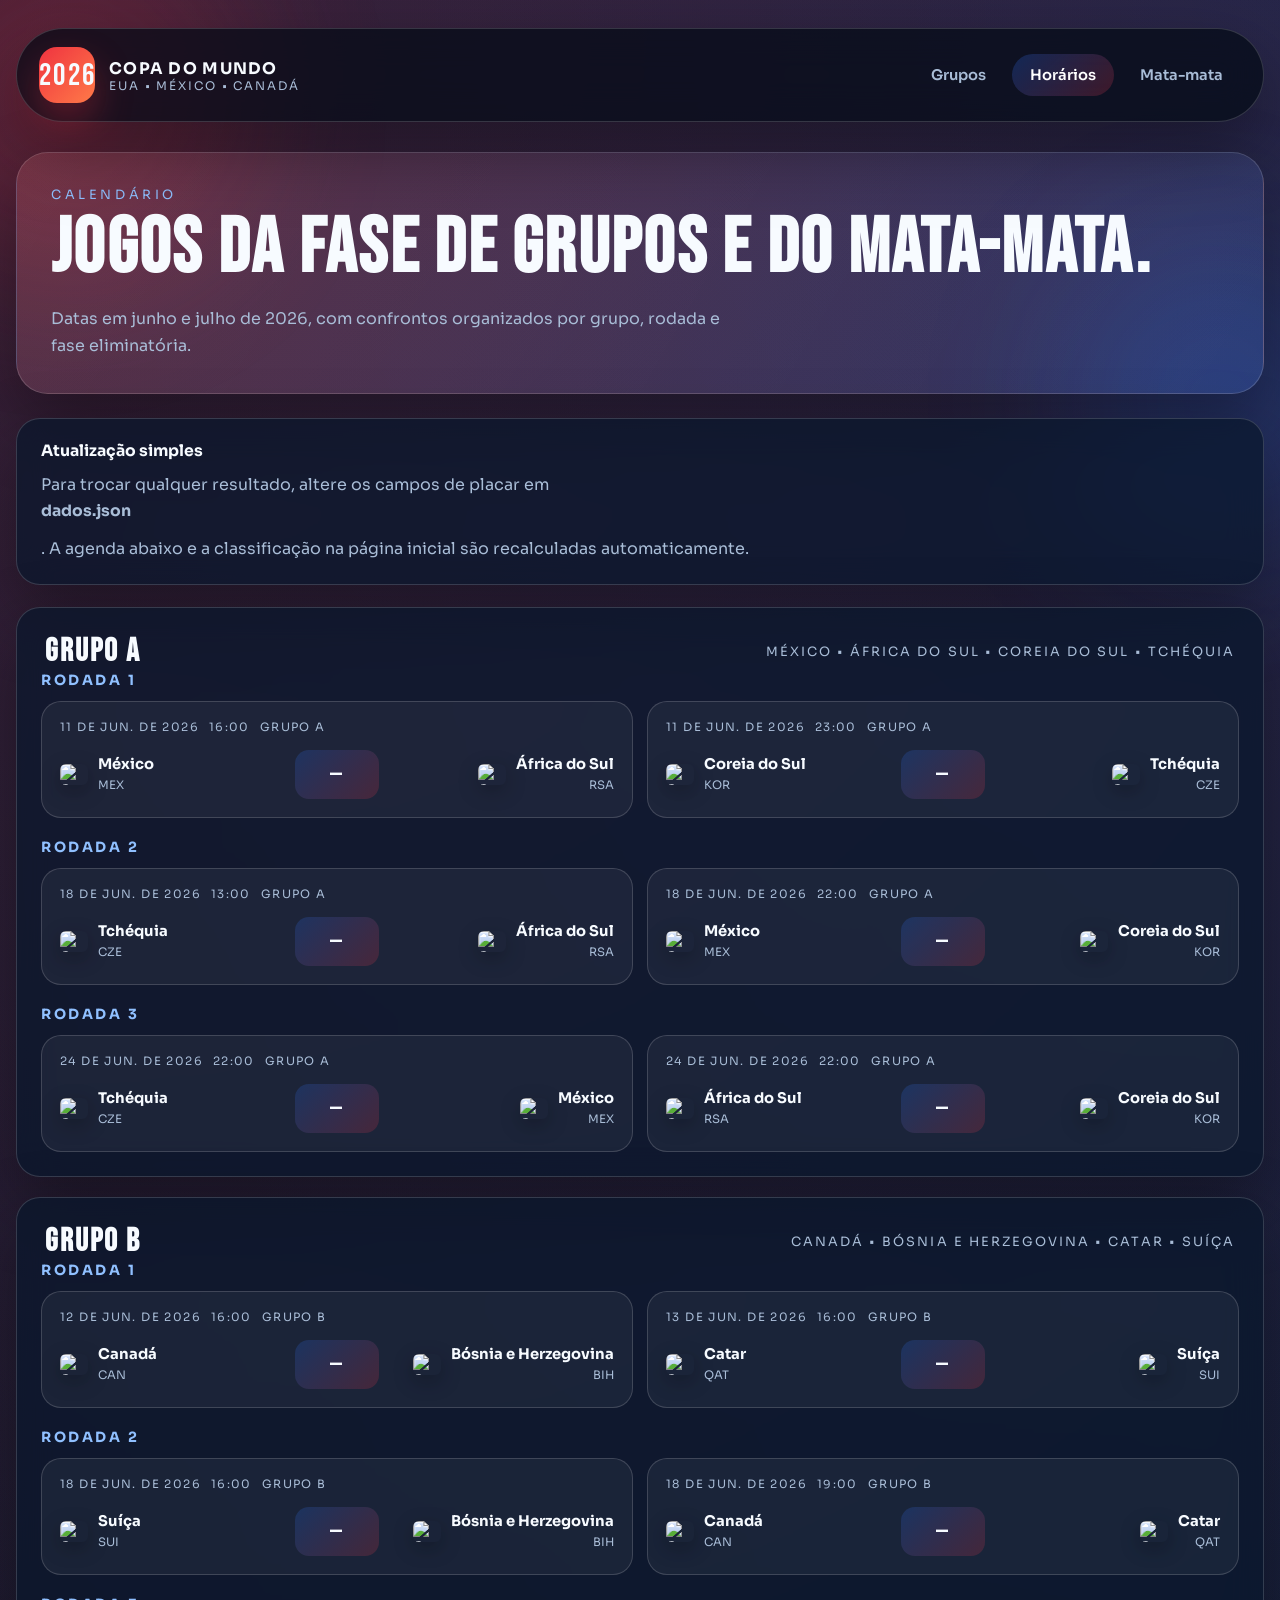
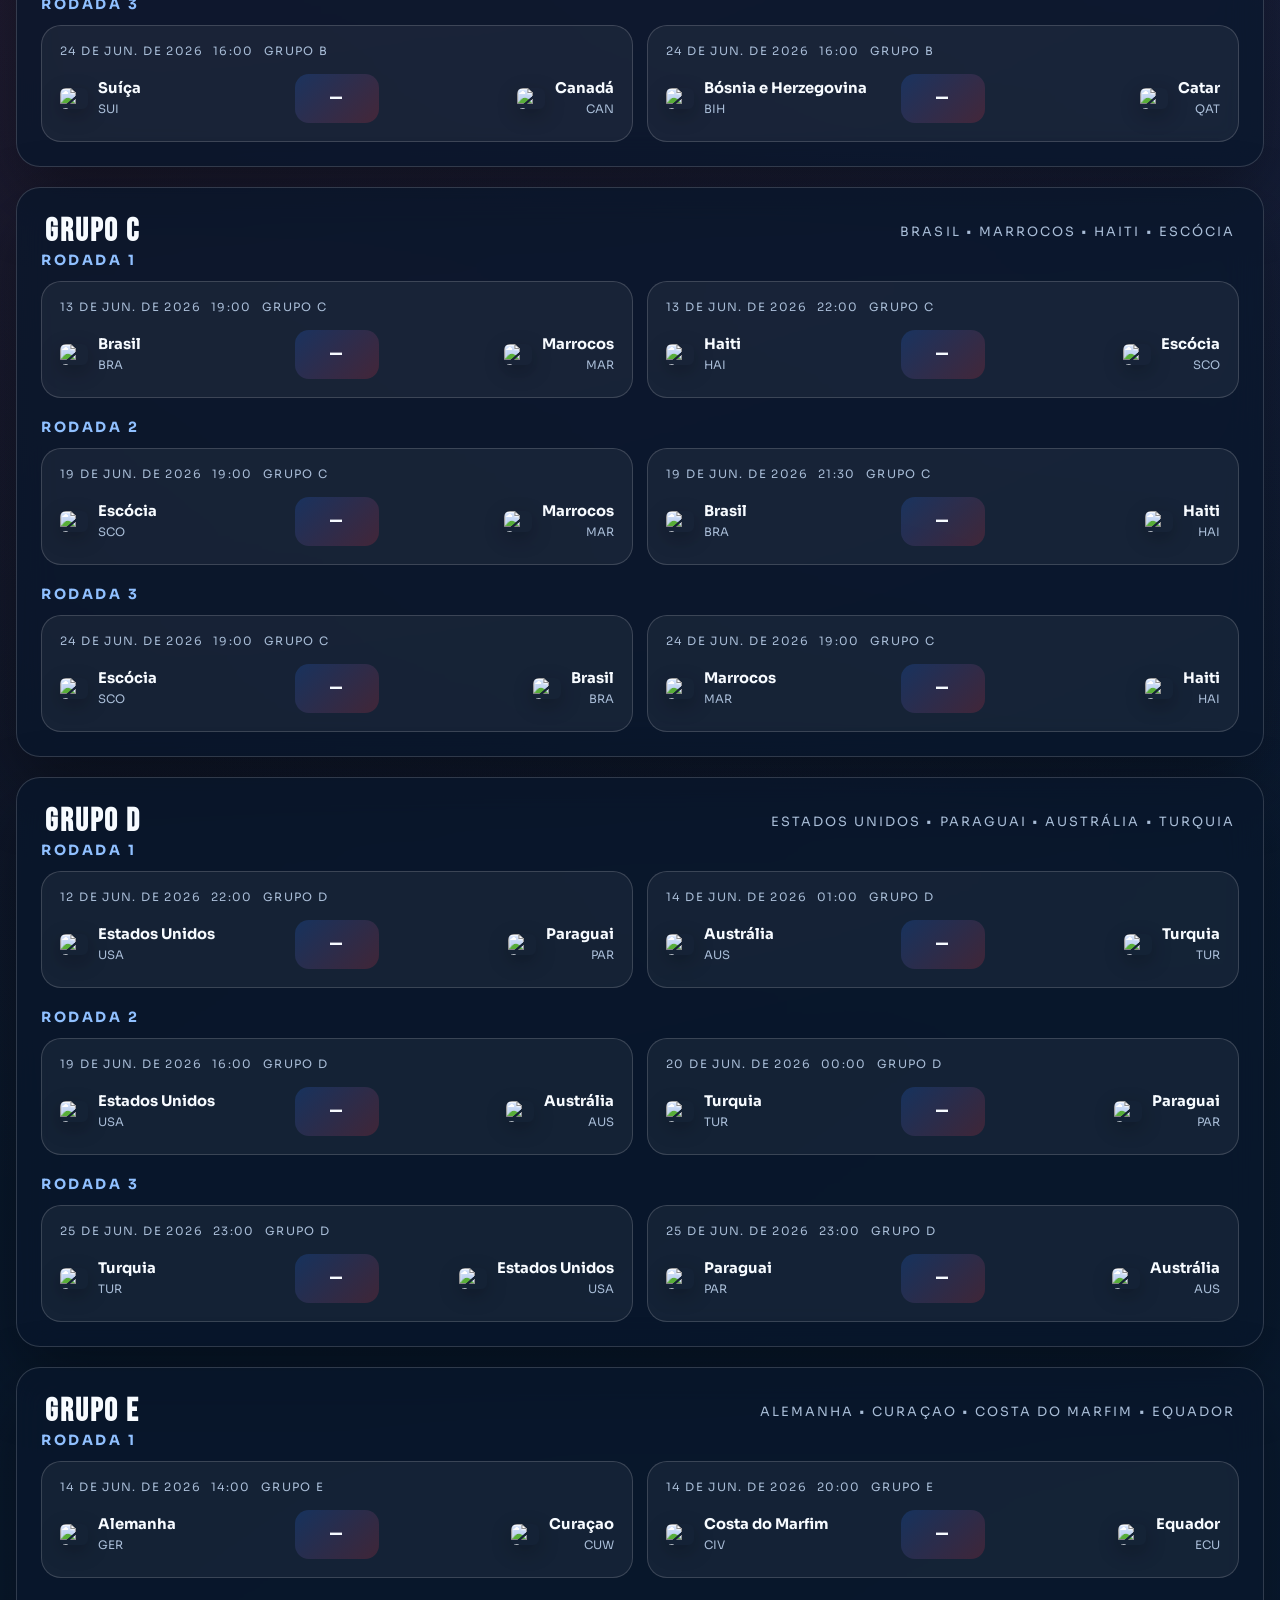
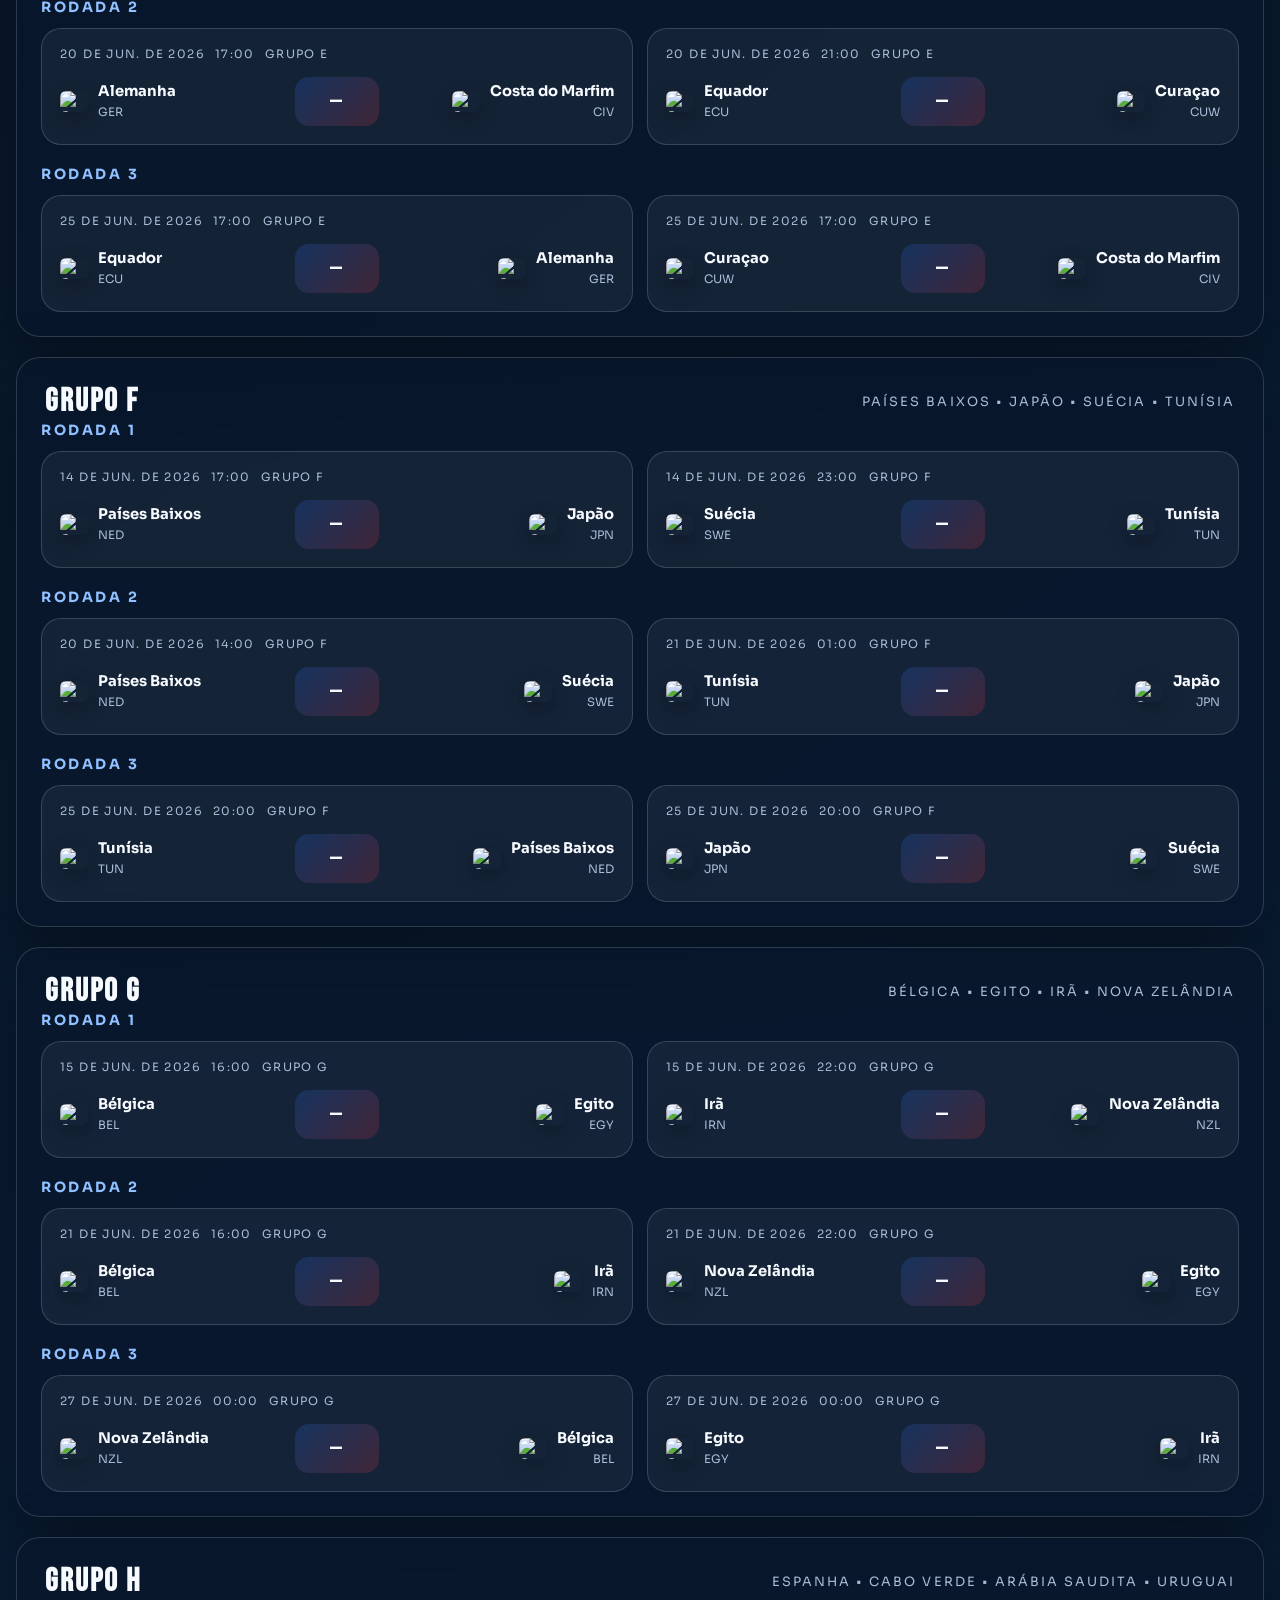
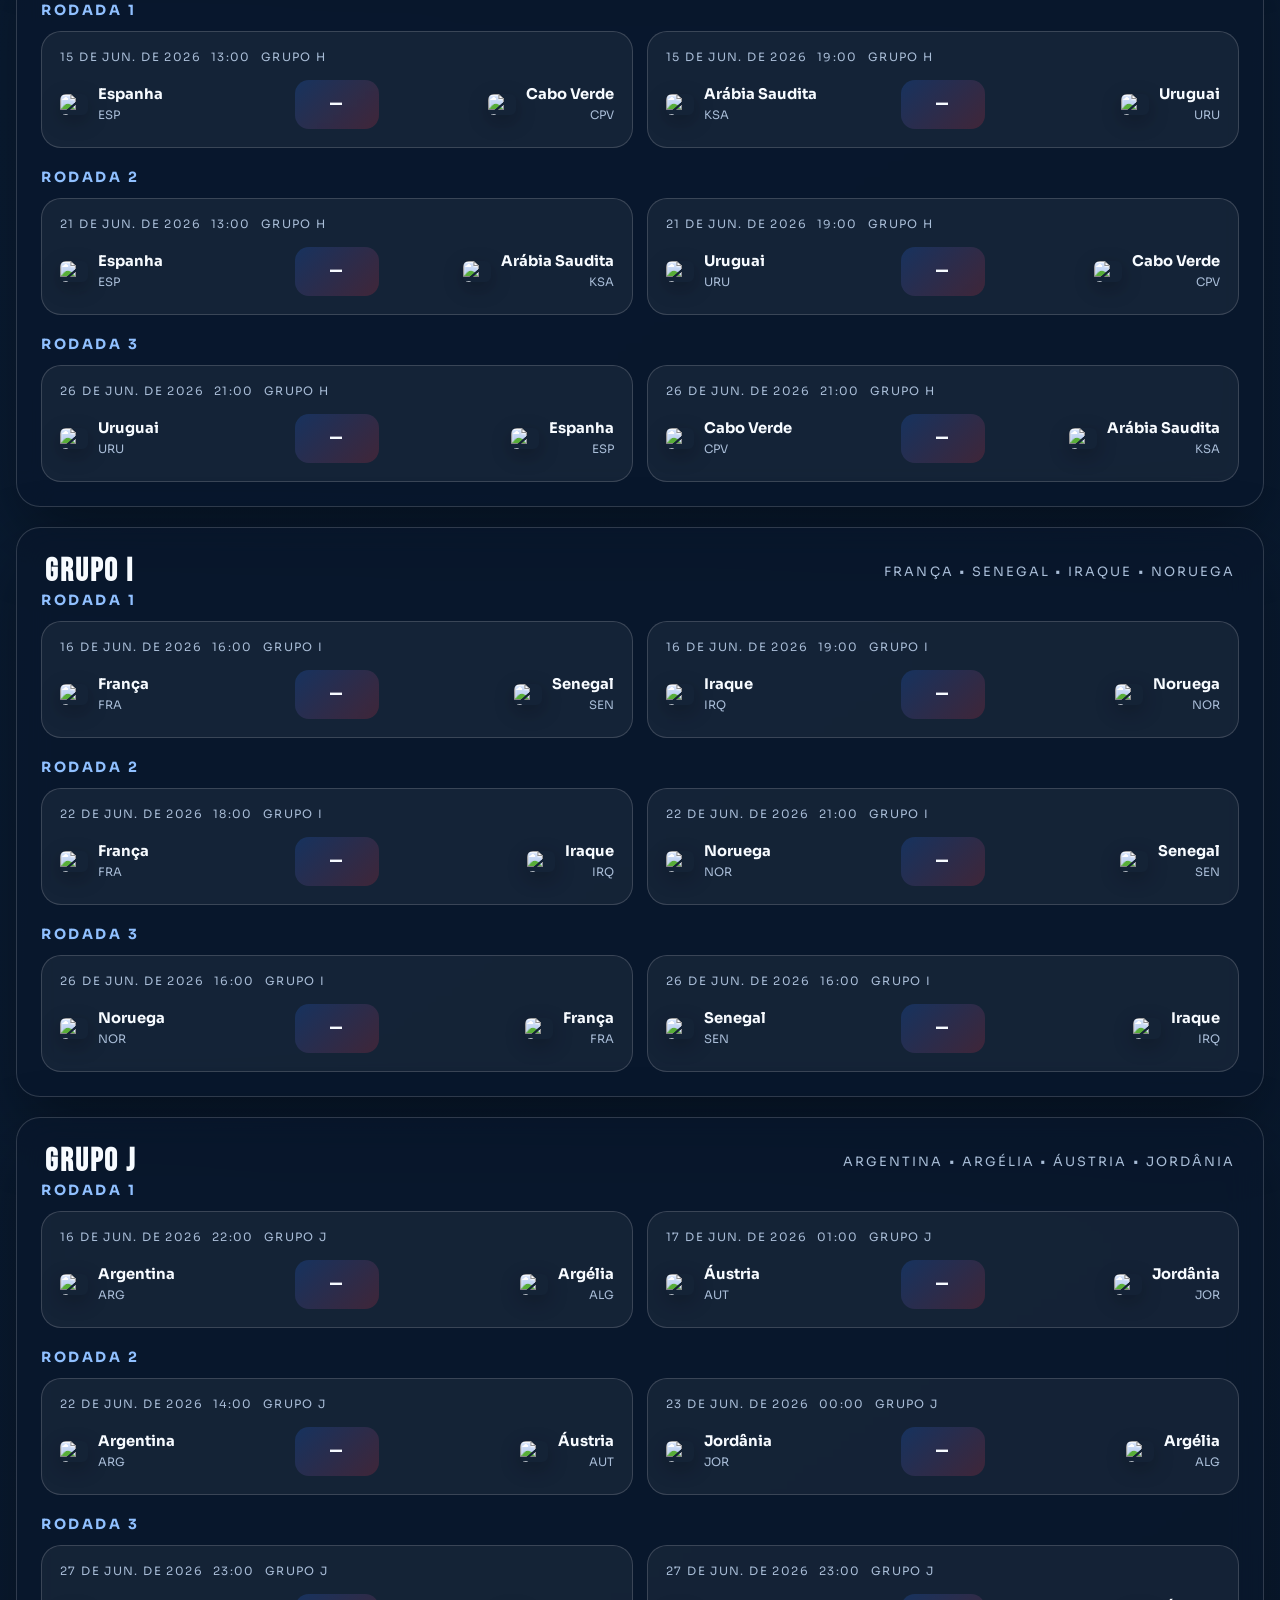
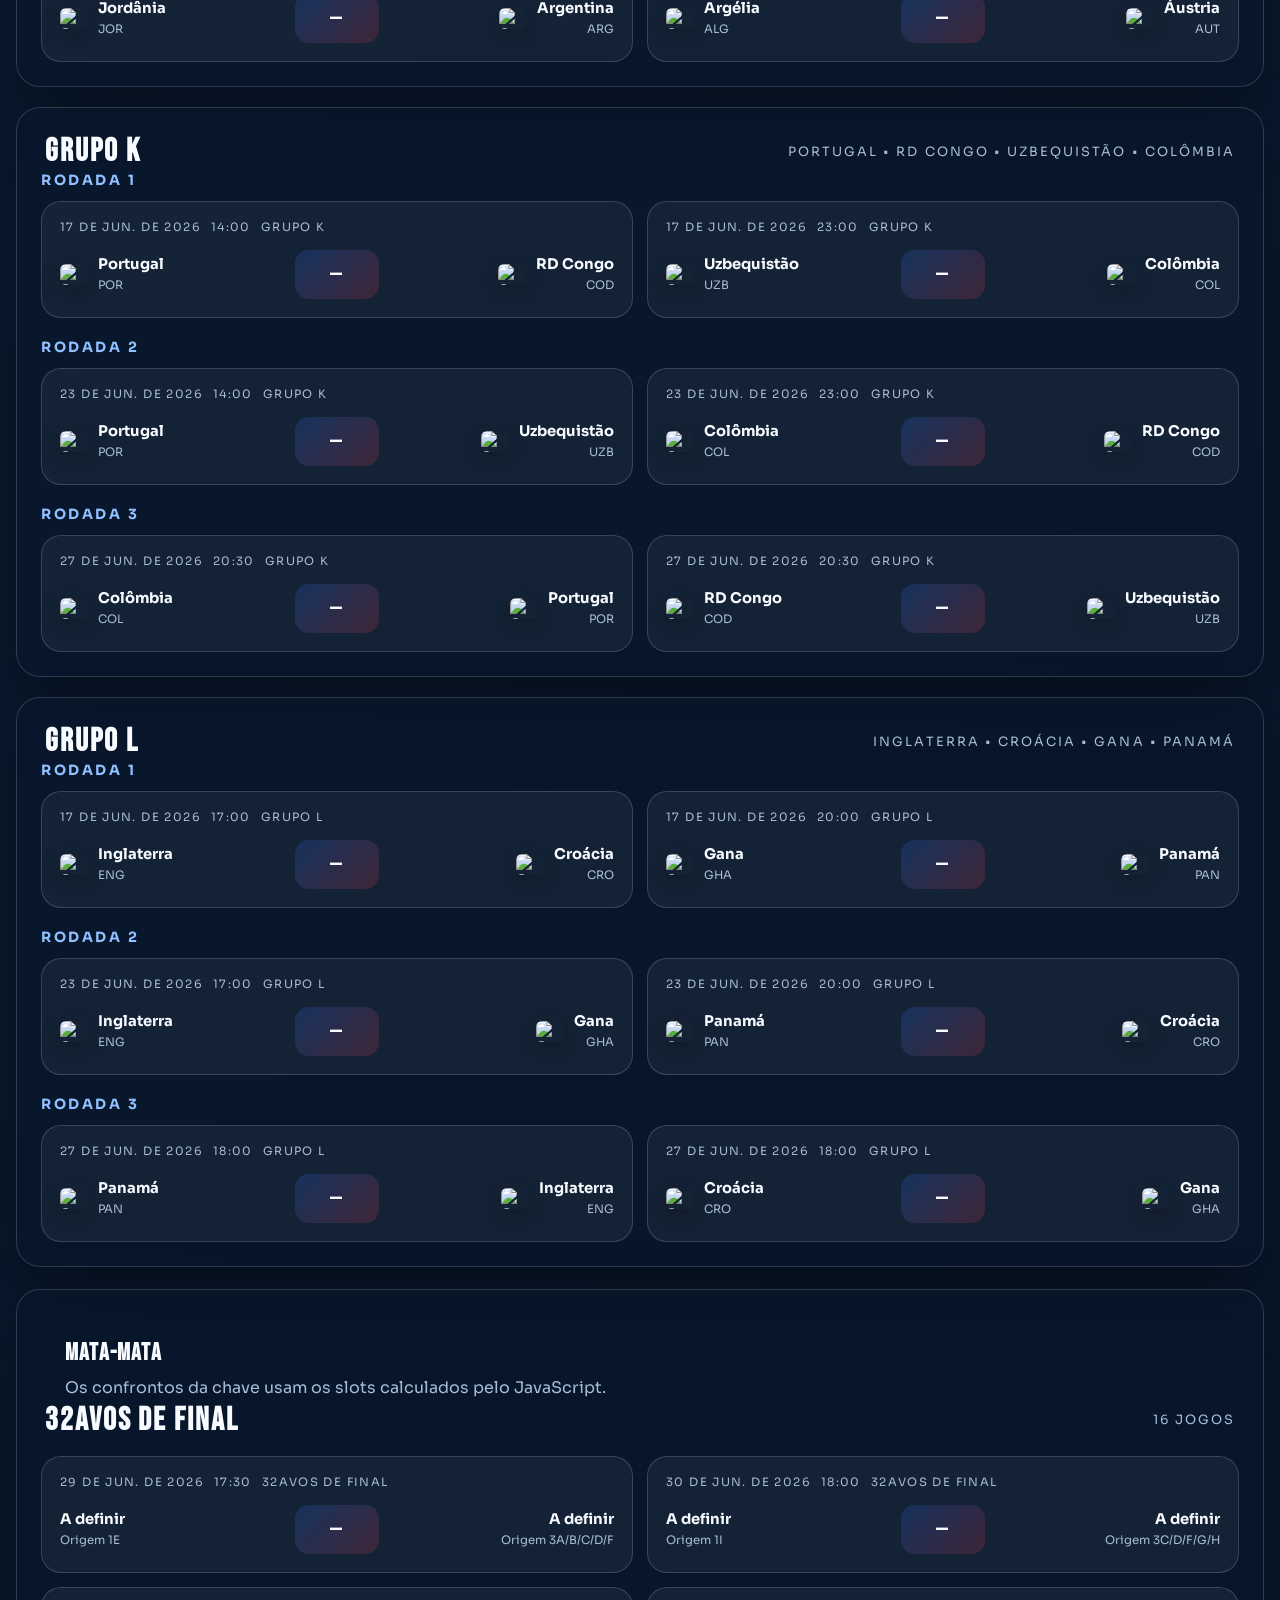
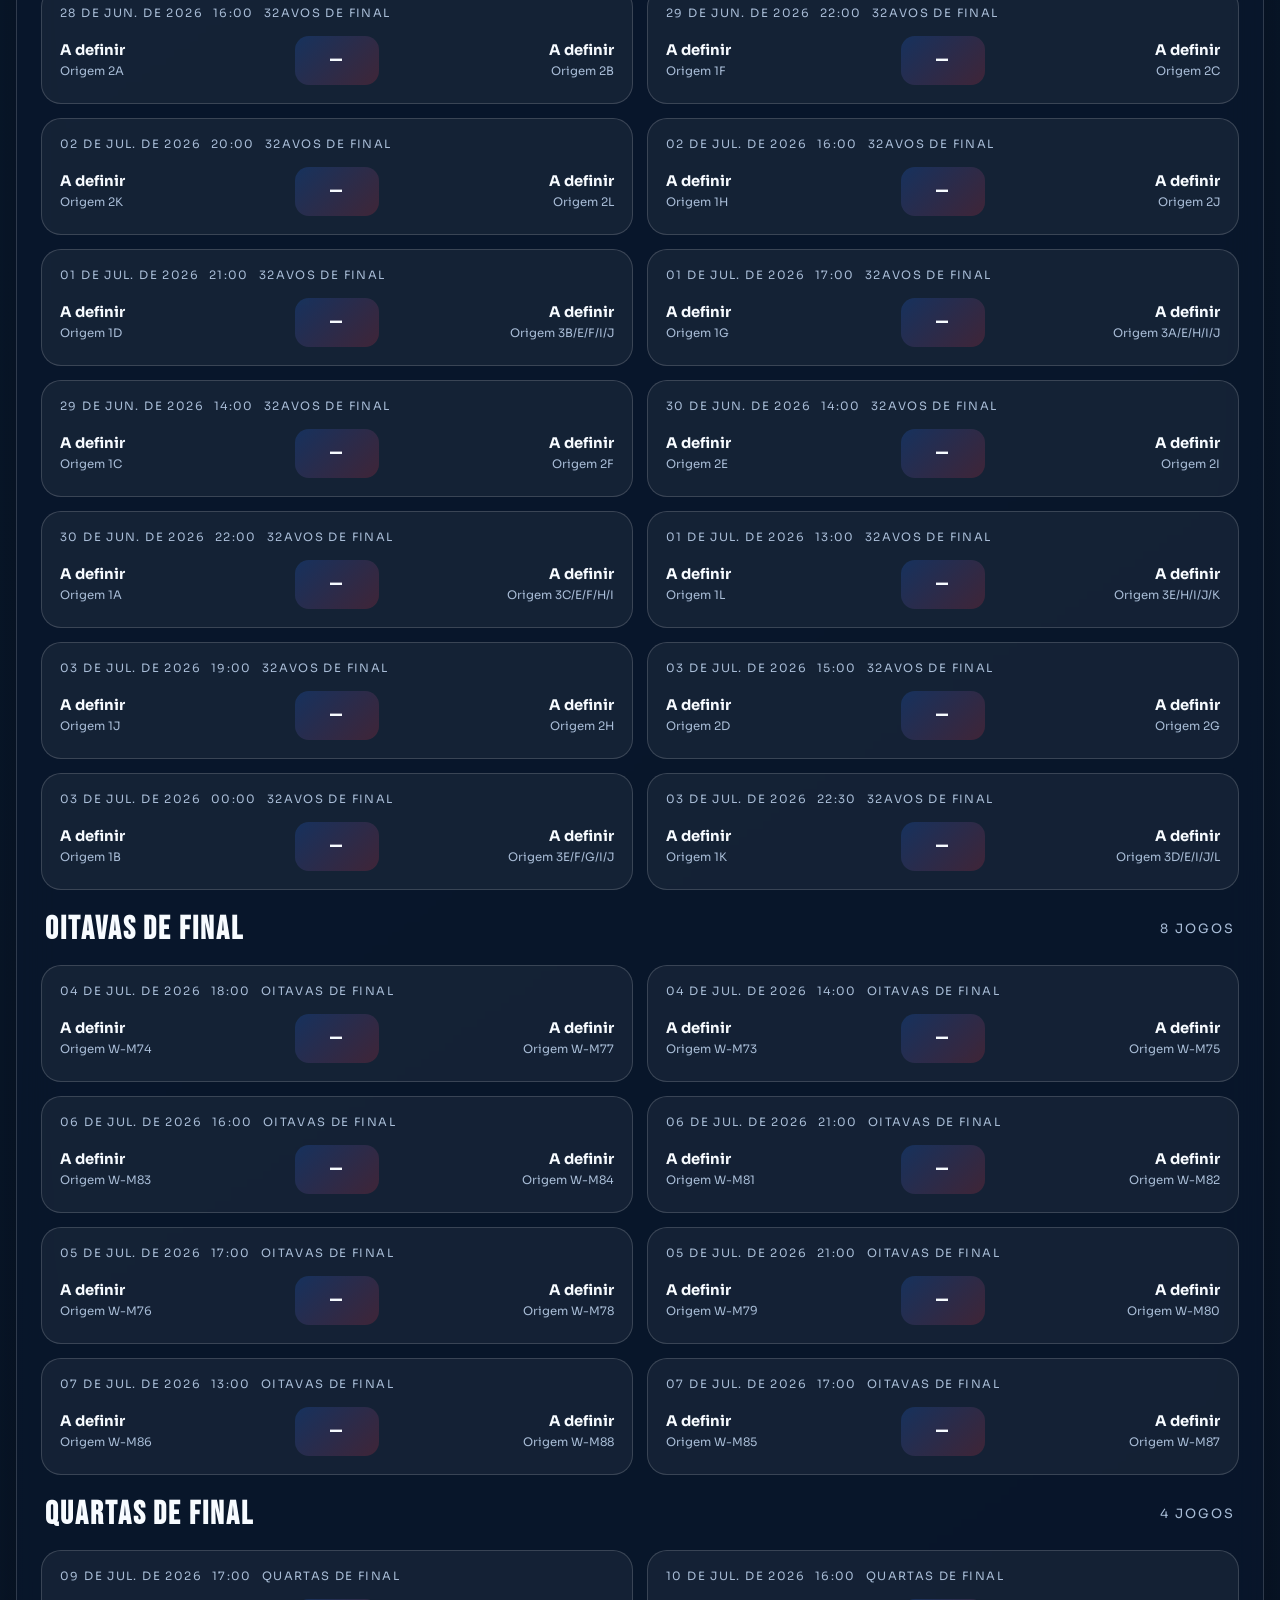
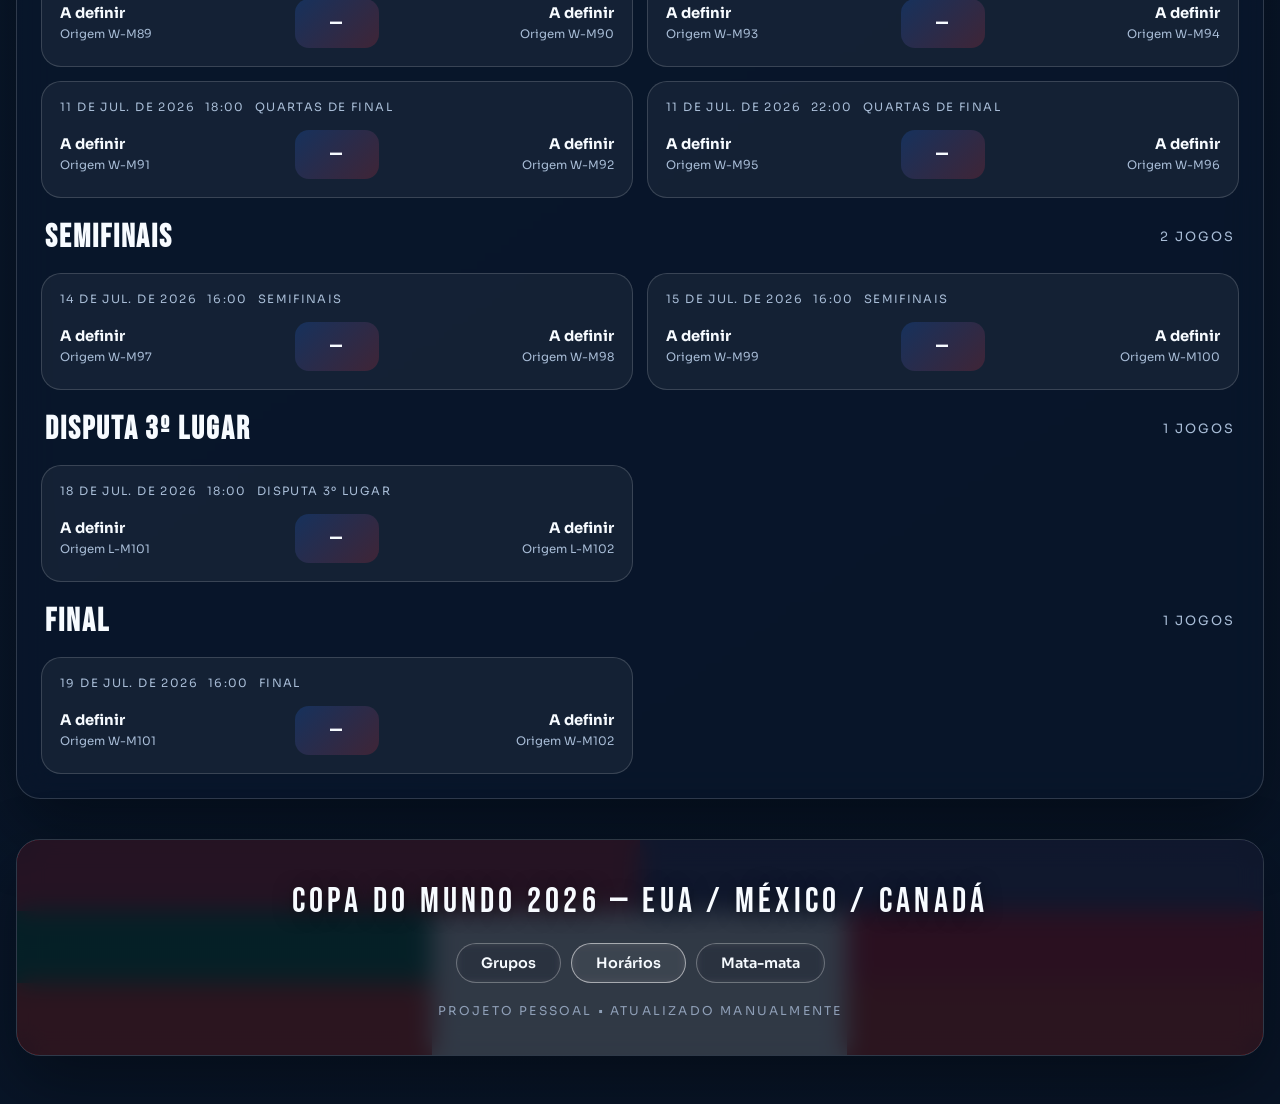
==== horarios.html @ 12b514e2 "Add files via upload" ====
<!DOCTYPE html>
<html lang="pt-BR">
<head>
  <meta charset="UTF-8">
  <meta name="viewport" content="width=device-width, initial-scale=1.0">
  <title>Copa do Mundo 2026 | Horários</title>
  <link rel="preconnect" href="https://fonts.googleapis.com">
  <link rel="preconnect" href="https://fonts.gstatic.com" crossorigin>
  <link href="https://fonts.googleapis.com/css2?family=Bebas+Neue&family=Sora:wght@300;400;500;600;700;800&display=swap" rel="stylesheet">
  <link rel="stylesheet" href="style.css">
  <script defer src="script.js"></script>
</head>
<body data-page="horarios">
  <div class="bg-orb orb-red"></div>
  <div class="bg-orb orb-blue"></div>
  <div class="site-shell">
    <header class="topbar">
      <a class="brand" href="index.html">
        <span class="brand-mark">2026</span>
        <span class="brand-text">
          <strong>Copa do Mundo</strong>
          <small>EUA • México • Canadá</small>
        </span>
      </a>
      <nav class="menu" aria-label="Navegação principal">
        <a href="index.html">Grupos</a>
        <a href="horarios.html" aria-current="page">Horários</a>
        <a href="mata-mata.html">Mata-mata</a>
      </nav>
    </header>

    <main>
      <section class="hero hero-compact">
        <div class="hero-copy">
          <p class="eyebrow">Calendário</p>
          <h1>Jogos da fase de grupos e do mata-mata.</h1>
          <p class="hero-text">
            Datas em junho e julho de 2026, com confrontos organizados por grupo, rodada e fase eliminatória.
          </p>
        </div>
      </section>

      <section id="page-content" class="page-content"></section>
    </main>

    <footer class="site-footer">
      <div class="footer-flag" aria-hidden="true">
        <div class="flag-usa"></div>
        <div class="flag-mexico"></div>
        <div class="flag-canada"></div>
      </div>
      <div class="footer-body">
        <p class="footer-title">Copa do Mundo 2026 — EUA / México / Canadá</p>
        <nav class="footer-nav" aria-label="Navegação rodapé">
          <a href="index.html">Grupos</a>
          <a href="horarios.html" aria-current="page">Horários</a>
          <a href="mata-mata.html">Mata-mata</a>
        </nav>
        <p class="footer-credits">Projeto pessoal &bull; Atualizado manualmente</p>
      </div>
    </footer>
  </div>
</body>
</html>
---- style.css ----
/* style.css */
:root {
  --bg: #07111f;
  --bg-soft: rgba(9, 23, 43, 0.72);
  --panel: rgba(255, 255, 255, 0.08);
  --panel-strong: rgba(255, 255, 255, 0.12);
  --border: rgba(255, 255, 255, 0.16);
  --text: #f7fbff;
  --muted: #a9bdd7;
  --accent-red: #ef3340;
  --accent-blue: #2274ff;
  --accent-ice: #dcecff;
  --accent-white: #ffffff;
  --success: #66e29b;
  --shadow: 0 28px 70px rgba(0, 0, 0, 0.36);
  --radius: 24px;
  --radius-sm: 16px;
  --container: 1280px;
}

* {
  box-sizing: border-box;
}

html {
  scroll-behavior: smooth;
}

body {
  margin: 0;
  min-height: 100vh;
  font-family: "Sora", sans-serif;
  color: var(--text);
  background:
    radial-gradient(circle at top left, rgba(239, 51, 64, 0.22), transparent 26%),
    radial-gradient(circle at top right, rgba(34, 116, 255, 0.18), transparent 25%),
    linear-gradient(145deg, #07111f 0%, #0a1c33 42%, #081426 100%);
  overflow-x: hidden;
}

img {
  display: block;
  max-width: 100%;
}

a {
  color: inherit;
  text-decoration: none;
}

.bg-orb {
  position: fixed;
  inset: auto;
  border-radius: 999px;
  filter: blur(80px);
  opacity: 0.75;
  pointer-events: none;
  z-index: 0;
}

.orb-red {
  width: 360px;
  height: 360px;
  top: -80px;
  left: -110px;
  background: rgba(239, 51, 64, 0.28);
}

.orb-blue {
  width: 320px;
  height: 320px;
  right: -100px;
  top: 240px;
  background: rgba(34, 116, 255, 0.25);
}

.site-shell {
  position: relative;
  z-index: 1;
  width: min(calc(100% - 32px), var(--container));
  margin: 0 auto;
  padding: 28px 0 48px;
}

.topbar {
  display: flex;
  align-items: center;
  justify-content: space-between;
  gap: 20px;
  padding: 18px 22px;
  border: 1px solid var(--border);
  border-radius: 999px;
  background: rgba(4, 11, 22, 0.72);
  backdrop-filter: blur(18px);
  box-shadow: var(--shadow);
}

.brand {
  display: flex;
  align-items: center;
  gap: 14px;
}

.brand-mark {
  display: grid;
  place-items: center;
  width: 56px;
  height: 56px;
  border-radius: 18px;
  background: linear-gradient(135deg, var(--accent-red), #ff7a48);
  font-family: "Bebas Neue", sans-serif;
  font-size: 1.95rem;
  letter-spacing: 0.08em;
  box-shadow: 0 18px 38px rgba(239, 51, 64, 0.32);
}

.brand-text {
  display: flex;
  flex-direction: column;
}

.brand-text strong {
  font-size: 1rem;
  letter-spacing: 0.08em;
  text-transform: uppercase;
}

.brand-text small {
  color: var(--muted);
  font-size: 0.74rem;
  letter-spacing: 0.16em;
  text-transform: uppercase;
}

.menu {
  display: flex;
  align-items: center;
  gap: 8px;
  flex-wrap: wrap;
  justify-content: flex-end;
}

.menu a {
  padding: 12px 18px;
  border-radius: 999px;
  font-size: 0.92rem;
  font-weight: 600;
  color: var(--muted);
  transition: 180ms ease;
}

.menu a:hover,
.menu a[aria-current="page"] {
  color: var(--accent-white);
  background: linear-gradient(135deg, rgba(34, 116, 255, 0.24), rgba(239, 51, 64, 0.22));
}

.hero {
  display: grid;
  grid-template-columns: minmax(0, 1.35fr) minmax(260px, 0.75fr);
  gap: 28px;
  align-items: stretch;
  margin-top: 30px;
  padding: 34px;
  border-radius: 32px;
  border: 1px solid var(--border);
  background:
    linear-gradient(120deg, rgba(255, 255, 255, 0.07), rgba(255, 255, 255, 0.03)),
    linear-gradient(135deg, rgba(239, 51, 64, 0.13), rgba(34, 116, 255, 0.14));
  box-shadow: var(--shadow);
}

.hero-compact {
  grid-template-columns: 1fr;
}

.eyebrow {
  margin: 0 0 10px;
  color: #8fc0ff;
  font-size: 0.8rem;
  letter-spacing: 0.28em;
  text-transform: uppercase;
}

.hero h1 {
  margin: 0;
  font-family: "Bebas Neue", sans-serif;
  font-size: clamp(3.1rem, 6vw, 5.8rem);
  line-height: 0.96;
  letter-spacing: 0.03em;
}

.hero-text {
  max-width: 700px;
  margin: 18px 0 0;
  color: var(--muted);
  line-height: 1.7;
}

.hero-actions {
  display: flex;
  gap: 14px;
  flex-wrap: wrap;
  margin-top: 26px;
}

.button {
  display: inline-flex;
  align-items: center;
  justify-content: center;
  padding: 14px 20px;
  border-radius: 999px;
  font-weight: 700;
  transition: transform 180ms ease, box-shadow 180ms ease, background 180ms ease;
}

.button:hover {
  transform: translateY(-2px);
}

.button-primary {
  background: linear-gradient(135deg, var(--accent-red), #ff7045);
  box-shadow: 0 16px 36px rgba(239, 51, 64, 0.24);
}

.button-secondary {
  border: 1px solid var(--border);
  background: rgba(255, 255, 255, 0.08);
}

.hero-panel {
  display: grid;
  grid-template-columns: repeat(3, 1fr);
  gap: 14px;
}

.hero-stat {
  display: grid;
  place-items: center;
  min-height: 150px;
  padding: 20px;
  border-radius: 24px;
  border: 1px solid var(--border);
  background: rgba(255, 255, 255, 0.08);
  text-align: center;
}

.hero-stat span {
  display: block;
  font-family: "Bebas Neue", sans-serif;
  font-size: clamp(2.6rem, 4vw, 4rem);
  letter-spacing: 0.08em;
}

.hero-stat small {
  color: var(--muted);
  text-transform: uppercase;
  letter-spacing: 0.18em;
  font-size: 0.72rem;
}

.page-content {
  display: grid;
  gap: 22px;
  margin-top: 24px;
}

.section-card {
  border: 1px solid var(--border);
  border-radius: var(--radius);
  background: var(--bg-soft);
  backdrop-filter: blur(18px);
  box-shadow: var(--shadow);
}

.section-header {
  display: flex;
  align-items: flex-end;
  justify-content: space-between;
  gap: 16px;
  padding: 24px 24px 0;
}

.section-header h2,
.section-header h3 {
  margin: 0;
  font-family: "Bebas Neue", sans-serif;
  letter-spacing: 0.05em;
}

.section-header p {
  margin: 8px 0 0;
  color: var(--muted);
  line-height: 1.6;
}

.stats-strip {
  display: grid;
  grid-template-columns: repeat(4, minmax(0, 1fr));
  gap: 18px;
}

.stat-card {
  padding: 20px;
  border: 1px solid var(--border);
  border-radius: 22px;
  background: var(--panel);
}

.stat-card strong {
  display: block;
  font-size: 2rem;
  font-family: "Bebas Neue", sans-serif;
  letter-spacing: 0.06em;
}

.stat-card span {
  color: var(--muted);
  font-size: 0.92rem;
}

.note-card {
  padding: 22px 24px;
}

.note-card strong {
  display: block;
  margin-bottom: 10px;
  font-size: 0.98rem;
}

.note-card p {
  margin: 0;
  color: var(--muted);
  line-height: 1.7;
}

.best-list {
  display: grid;
  grid-template-columns: repeat(4, minmax(0, 1fr));
  gap: 14px;
  padding: 0 24px 24px;
}

.best-team {
  display: flex;
  align-items: center;
  gap: 12px;
  padding: 14px 16px;
  border-radius: 18px;
  border: 1px solid var(--border);
  background: rgba(255, 255, 255, 0.05);
}

.best-rank {
  display: inline-flex;
  align-items: center;
  justify-content: center;
  min-width: 42px;
  height: 42px;
  border-radius: 14px;
  background: linear-gradient(135deg, rgba(34, 116, 255, 0.32), rgba(239, 51, 64, 0.3));
  font-weight: 700;
}

.team-meta {
  min-width: 0;
}

.team-meta strong,
.team-meta span {
  display: block;
}

.team-meta strong {
  font-size: 0.95rem;
}

.team-meta span {
  margin-top: 4px;
  color: var(--muted);
  font-size: 0.78rem;
}

.groups-grid {
  display: grid;
  grid-template-columns: repeat(2, minmax(0, 1fr));
  gap: 20px;
}

.group-card {
  overflow: hidden;
}

.group-head {
  display: flex;
  align-items: center;
  justify-content: space-between;
  gap: 14px;
  padding: 20px 22px;
  border-bottom: 1px solid var(--border);
  background: linear-gradient(90deg, rgba(239, 51, 64, 0.16), rgba(34, 116, 255, 0.06));
}

.group-head h3 {
  margin: 0;
  font-family: "Bebas Neue", sans-serif;
  font-size: 1.9rem;
  letter-spacing: 0.06em;
}

.group-head span {
  color: var(--muted);
  font-size: 0.83rem;
  letter-spacing: 0.16em;
  text-transform: uppercase;
}

.table-wrap {
  overflow-x: auto;
}

table {
  width: 100%;
  border-collapse: collapse;
}

th,
td {
  padding: 14px 12px;
  border-bottom: 1px solid rgba(255, 255, 255, 0.08);
  text-align: center;
  font-size: 0.88rem;
}

th:first-child,
td:first-child {
  text-align: left;
}

th {
  color: #9eb7d4;
  font-size: 0.75rem;
  text-transform: uppercase;
  letter-spacing: 0.16em;
}

tbody tr:hover {
  background: rgba(255, 255, 255, 0.04);
}

.team-cell {
  display: flex;
  align-items: center;
  gap: 12px;
  min-width: 210px;
}

.team-cell img,
.match-team img,
.best-team img,
.qualified-card img {
  width: 28px;
  height: 21px;
  object-fit: cover;
  border-radius: 6px;
  box-shadow: 0 6px 20px rgba(0, 0, 0, 0.25);
}

.team-cell strong,
.match-team strong {
  display: block;
  font-size: 0.92rem;
}

.team-cell small,
.match-team small {
  color: var(--muted);
  font-size: 0.73rem;
}

.qualified {
  background: rgba(102, 226, 155, 0.08);
}

.schedule-grid {
  display: grid;
  gap: 20px;
}

.schedule-group {
  padding: 24px;
}

.round-block + .round-block {
  margin-top: 20px;
}

.round-title {
  margin: 0 0 12px;
  font-size: 0.88rem;
  color: #90c0ff;
  text-transform: uppercase;
  letter-spacing: 0.18em;
}

.matches-grid {
  display: grid;
  grid-template-columns: repeat(2, minmax(0, 1fr));
  gap: 14px;
}

.match-card {
  padding: 18px;
  border: 1px solid var(--border);
  border-radius: 20px;
  background: rgba(255, 255, 255, 0.05);
}

.match-meta {
  display: flex;
  gap: 10px;
  flex-wrap: wrap;
  margin-bottom: 16px;
  color: var(--muted);
  font-size: 0.72rem;
  letter-spacing: 0.12em;
  text-transform: uppercase;
}

.match-body {
  display: grid;
  grid-template-columns: minmax(0, 1fr) auto minmax(0, 1fr);
  gap: 12px;
  align-items: center;
}

.match-team {
  display: flex;
  align-items: center;
  gap: 10px;
  min-width: 0;
}

.match-team.away {
  justify-content: flex-end;
  text-align: right;
}

.score-badge {
  min-width: 84px;
  padding: 10px 12px;
  border-radius: 14px;
  background: linear-gradient(135deg, rgba(34, 116, 255, 0.2), rgba(239, 51, 64, 0.2));
  font-family: "Bebas Neue", sans-serif;
  font-size: 1.5rem;
  letter-spacing: 0.08em;
  text-align: center;
}

.phase-wrapper {
  display: grid;
  gap: 16px;
}

.phase-title {
  display: flex;
  align-items: center;
  justify-content: space-between;
  gap: 12px;
  padding: 0 4px;
}

.phase-title h2 {
  margin: 0;
  font-family: "Bebas Neue", sans-serif;
  font-size: 2rem;
  letter-spacing: 0.06em;
}

.phase-title span {
  color: var(--muted);
  font-size: 0.8rem;
  text-transform: uppercase;
  letter-spacing: 0.16em;
}

.bracket-board {
  padding: 26px;
}

.bracket-grid {
  display: grid;
  grid-template-columns: repeat(4, minmax(0, 1fr));
  gap: 18px;
  align-items: start;
}

.bracket-column {
  display: grid;
  gap: 18px;
}

.bracket-column h3 {
  margin: 0;
  padding-bottom: 10px;
  border-bottom: 1px solid var(--border);
  font-family: "Bebas Neue", sans-serif;
  font-size: 1.8rem;
  letter-spacing: 0.06em;
}

.bracket-match {
  position: relative;
  padding: 18px;
  border: 1px solid var(--border);
  border-radius: 22px;
  background: rgba(255, 255, 255, 0.05);
  min-height: 150px;
}

.bracket-match::after {
  content: "";
  position: absolute;
  inset: auto 20px 16px;
  height: 1px;
  background: linear-gradient(90deg, rgba(239, 51, 64, 0.28), rgba(34, 116, 255, 0.28));
}

.bracket-top {
  display: flex;
  justify-content: space-between;
  gap: 12px;
  margin-bottom: 14px;
  color: var(--muted);
  font-size: 0.72rem;
  text-transform: uppercase;
  letter-spacing: 0.14em;
}

.bracket-teams {
  display: grid;
  gap: 12px;
}

.bracket-team {
  display: flex;
  align-items: center;
  justify-content: space-between;
  gap: 10px;
}

.bracket-team .match-team {
  flex: 1;
}

.team-score {
  min-width: 34px;
  text-align: center;
  font-family: "Bebas Neue", sans-serif;
  font-size: 1.45rem;
  letter-spacing: 0.08em;
}

.winner-tag {
  display: inline-flex;
  align-items: center;
  gap: 6px;
  margin-top: 16px;
  padding: 8px 12px;
  border-radius: 999px;
  background: rgba(102, 226, 155, 0.12);
  color: #9ff3bf;
  font-size: 0.74rem;
  text-transform: uppercase;
  letter-spacing: 0.14em;
}

.qualified-grid {
  display: grid;
  grid-template-columns: repeat(4, minmax(0, 1fr));
  gap: 14px;
  padding: 0 24px 24px;
}

.qualified-card {
  display: flex;
  align-items: center;
  gap: 12px;
  padding: 14px 16px;
  border-radius: 18px;
  border: 1px solid var(--border);
  background: rgba(255, 255, 255, 0.05);
}

.qualified-card strong {
  display: block;
  font-size: 0.92rem;
}

.qualified-card span {
  display: block;
  margin-top: 4px;
  color: var(--muted);
  font-size: 0.74rem;
}

.loading,
.error-state {
  padding: 32px;
  border: 1px solid var(--border);
  border-radius: var(--radius);
  background: var(--bg-soft);
  text-align: center;
  color: var(--muted);
}

/* ===== SITE FOOTER (BANDEIRA) ===== */
.site-footer {
  position: relative;
  margin-top: 40px;
  border-radius: 24px;
  overflow: hidden;
  border: 1px solid var(--border);
  box-shadow: var(--shadow);
}

.footer-flag {
  position: absolute;
  inset: 0;
  display: flex;
  flex-direction: column;
  pointer-events: none;
}

.flag-usa {
  flex: 1;
  background: linear-gradient(90deg, #b22234 0% 50%, #3c3b6e 50% 100%);
  opacity: 0.68;
}

.flag-mexico {
  flex: 1;
  background: linear-gradient(90deg, #006847 0% 33.3%, #f4f4f4 33.3% 66.6%, #ce1126 66.6% 100%);
  opacity: 0.68;
}

.flag-canada {
  flex: 1;
  background: linear-gradient(90deg, #d52b1e 0% 33.3%, #f4f4f4 33.3% 66.6%, #d52b1e 66.6% 100%);
  opacity: 0.68;
}

.footer-body {
  position: relative;
  z-index: 1;
  display: flex;
  flex-direction: column;
  align-items: center;
  gap: 20px;
  padding: 40px 24px 36px;
  background: rgba(7, 17, 31, 0.74);
  backdrop-filter: blur(12px);
  text-align: center;
}

.footer-title {
  margin: 0;
  font-family: "Bebas Neue", sans-serif;
  font-size: clamp(1.5rem, 3.5vw, 2.2rem);
  letter-spacing: 0.12em;
  color: var(--text);
  text-shadow: 0 2px 18px rgba(0, 0, 0, 0.5);
}

.footer-nav {
  display: flex;
  align-items: center;
  gap: 10px;
  flex-wrap: wrap;
  justify-content: center;
}

.footer-nav a {
  padding: 10px 24px;
  border-radius: 999px;
  font-size: 0.9rem;
  font-weight: 600;
  color: var(--text);
  border: 1px solid rgba(255, 255, 255, 0.28);
  background: rgba(255, 255, 255, 0.1);
  backdrop-filter: blur(4px);
  transition: background 180ms ease, border-color 180ms ease, transform 180ms ease;
}

.footer-nav a:hover {
  background: rgba(255, 255, 255, 0.2);
  border-color: rgba(255, 255, 255, 0.52);
  transform: translateY(-2px);
}

.footer-nav a[aria-current="page"] {
  background: rgba(255, 255, 255, 0.18);
  border-color: rgba(255, 255, 255, 0.52);
}

.footer-credits {
  margin: 0;
  color: rgba(169, 189, 215, 0.78);
  font-size: 0.76rem;
  letter-spacing: 0.18em;
  text-transform: uppercase;
}

@media (max-width: 1080px) {
  .hero,
  .stats-strip,
  .best-list,
  .qualified-grid,
  .groups-grid,
  .bracket-grid {
    grid-template-columns: 1fr;
  }

  .matches-grid {
    grid-template-columns: 1fr;
  }

  .hero-panel {
    grid-template-columns: repeat(3, minmax(0, 1fr));
  }
}

@media (max-width: 760px) {
  .site-shell {
    width: min(calc(100% - 20px), var(--container));
    padding-top: 16px;
  }

  .topbar {
    flex-direction: column;
    align-items: stretch;
    border-radius: 28px;
  }

  .brand {
    justify-content: center;
  }

  .menu {
    justify-content: center;
  }

  .hero {
    padding: 24px;
  }

  .hero-panel {
    grid-template-columns: 1fr;
  }

  .match-body {
    grid-template-columns: 1fr;
  }

  .match-team.away {
    justify-content: flex-start;
    text-align: left;
  }

  .score-badge {
    width: fit-content;
    margin: 0 auto;
  }

  .group-head {
    flex-direction: column;
    align-items: flex-start;
  }

  th,
  td {
    padding: 12px 10px;
  }
}
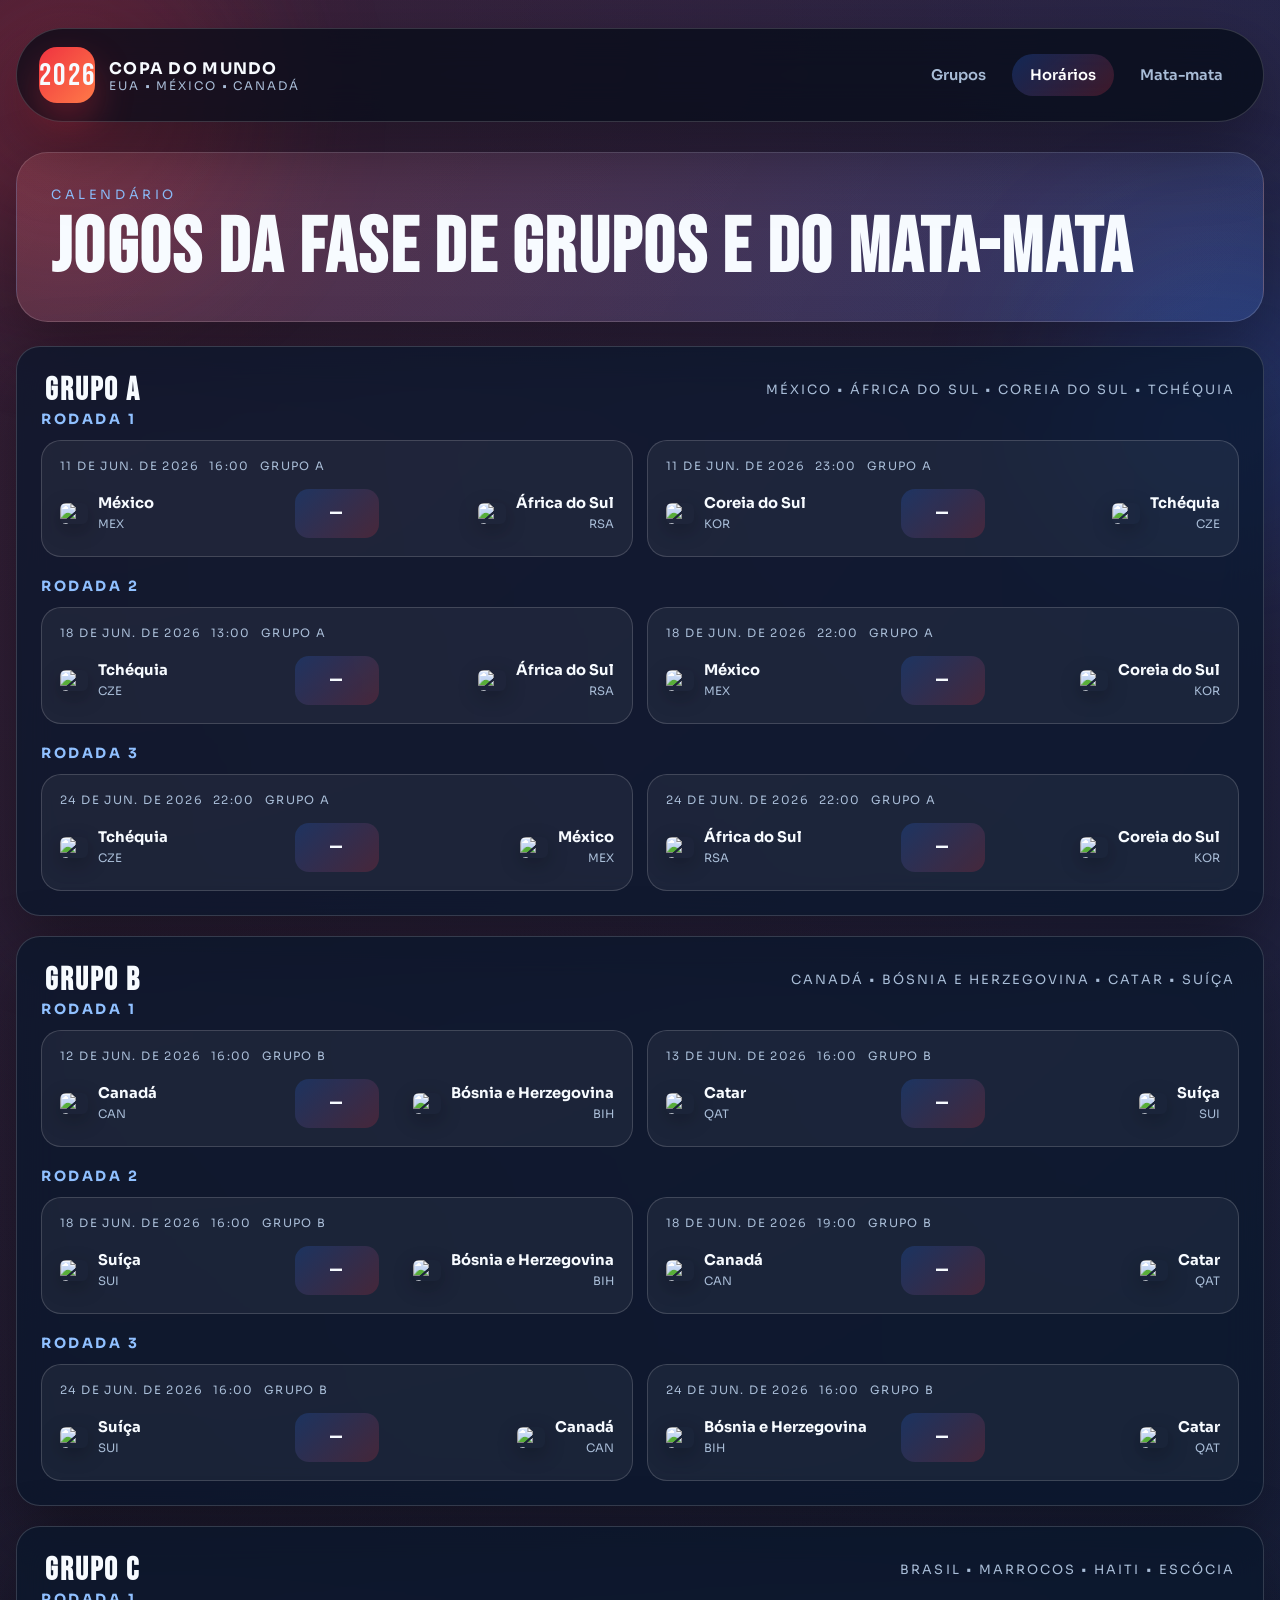
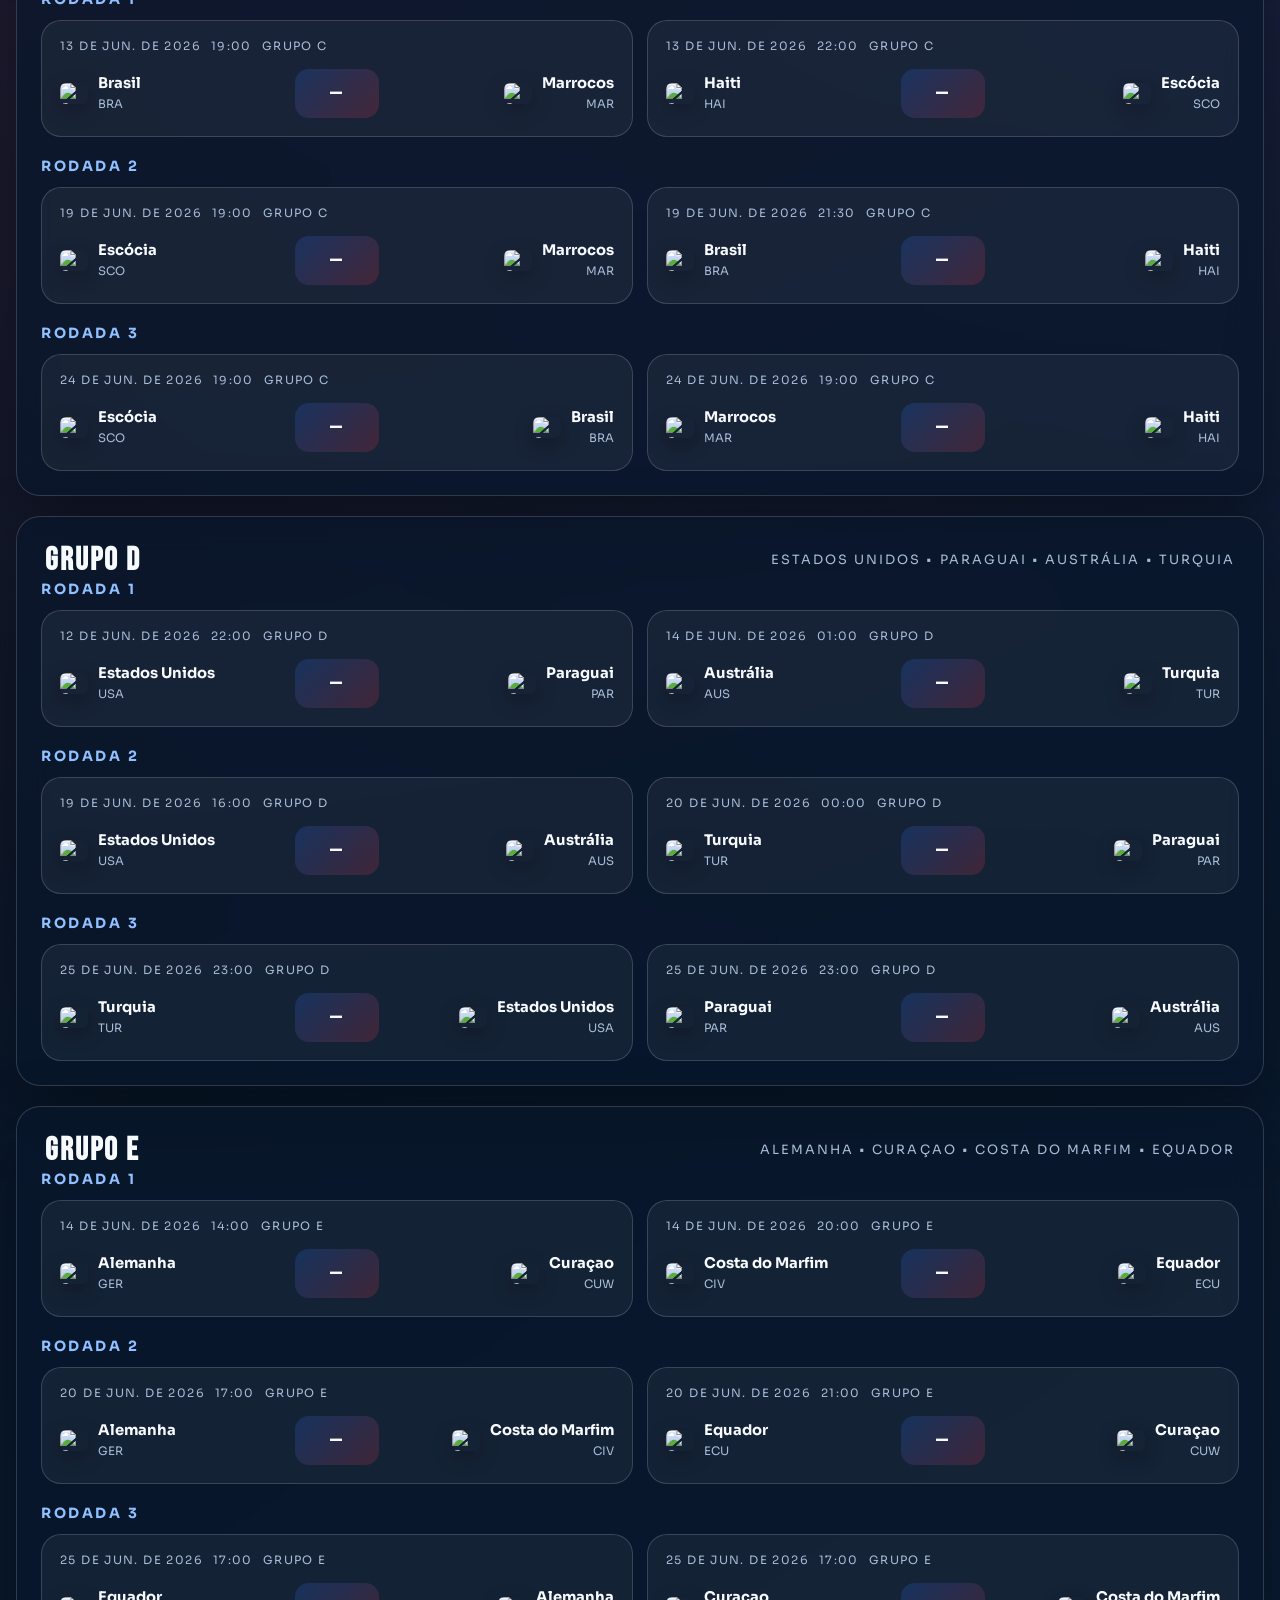
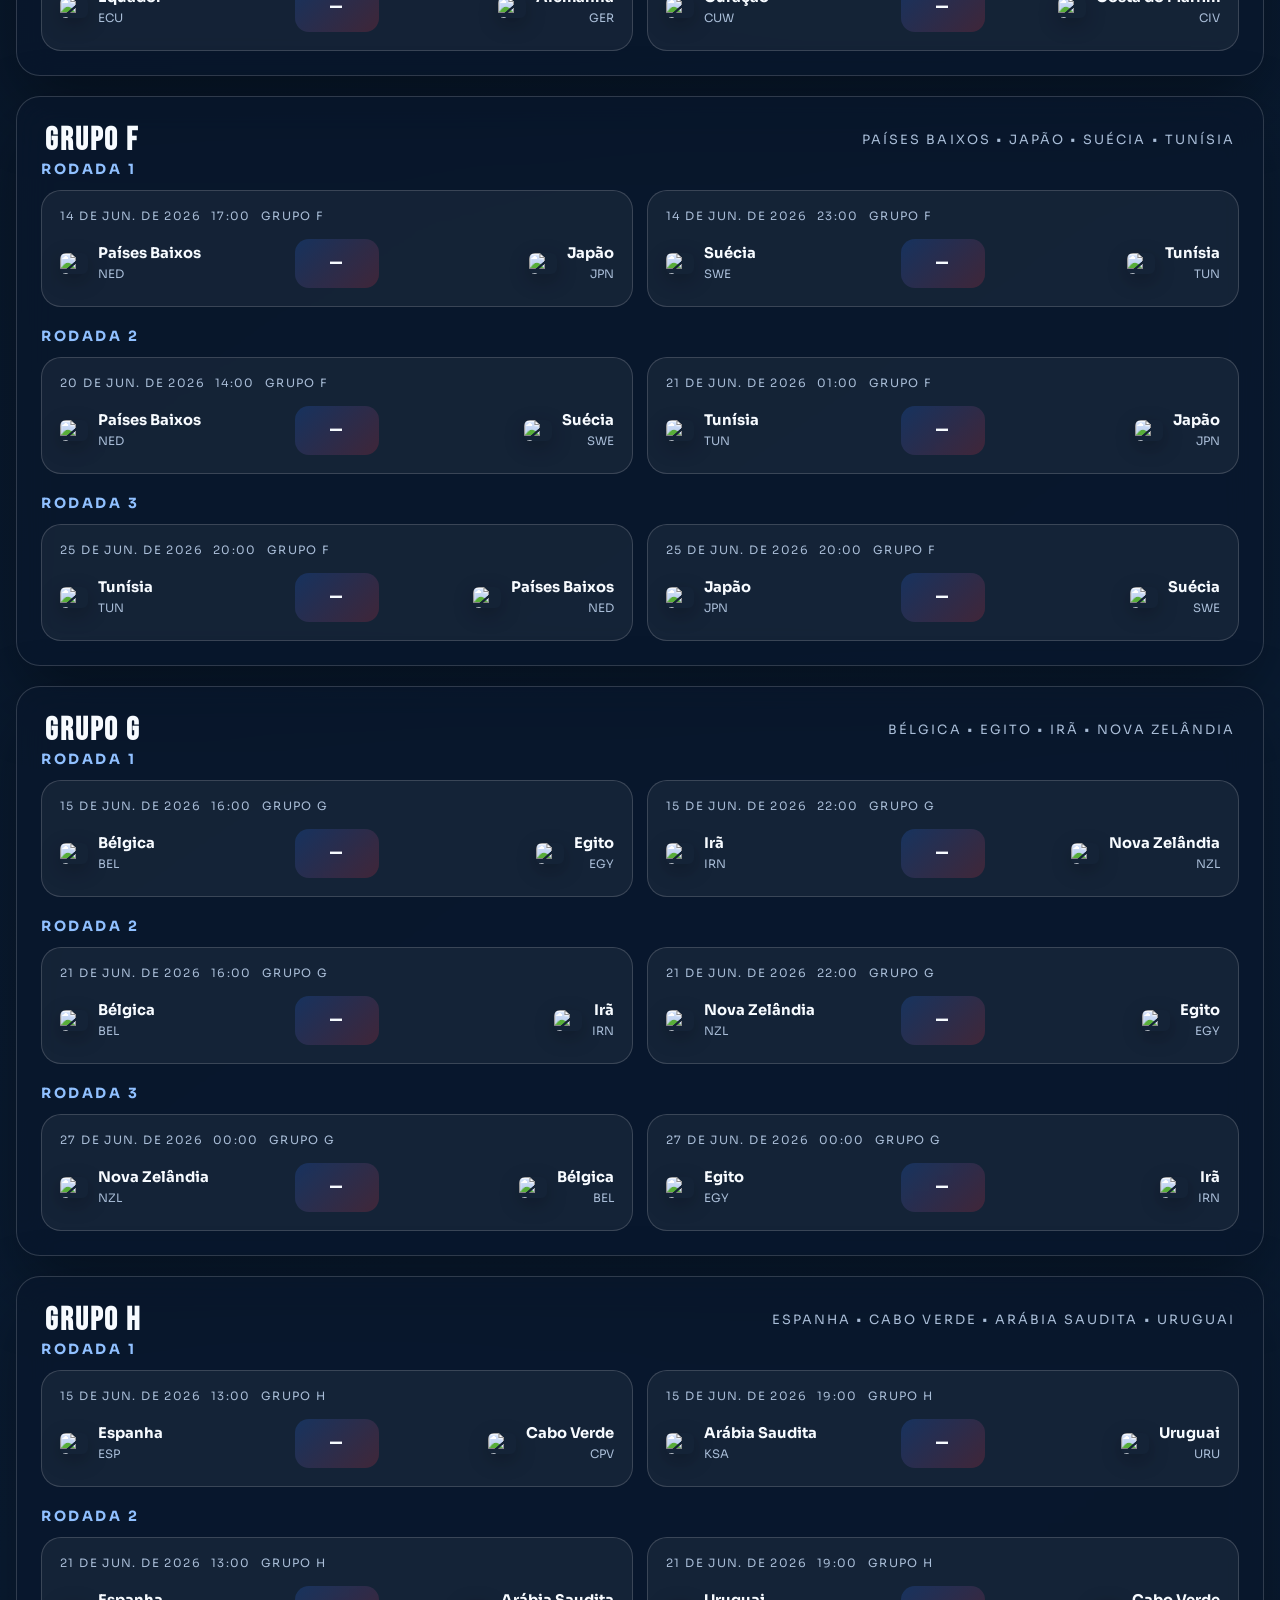
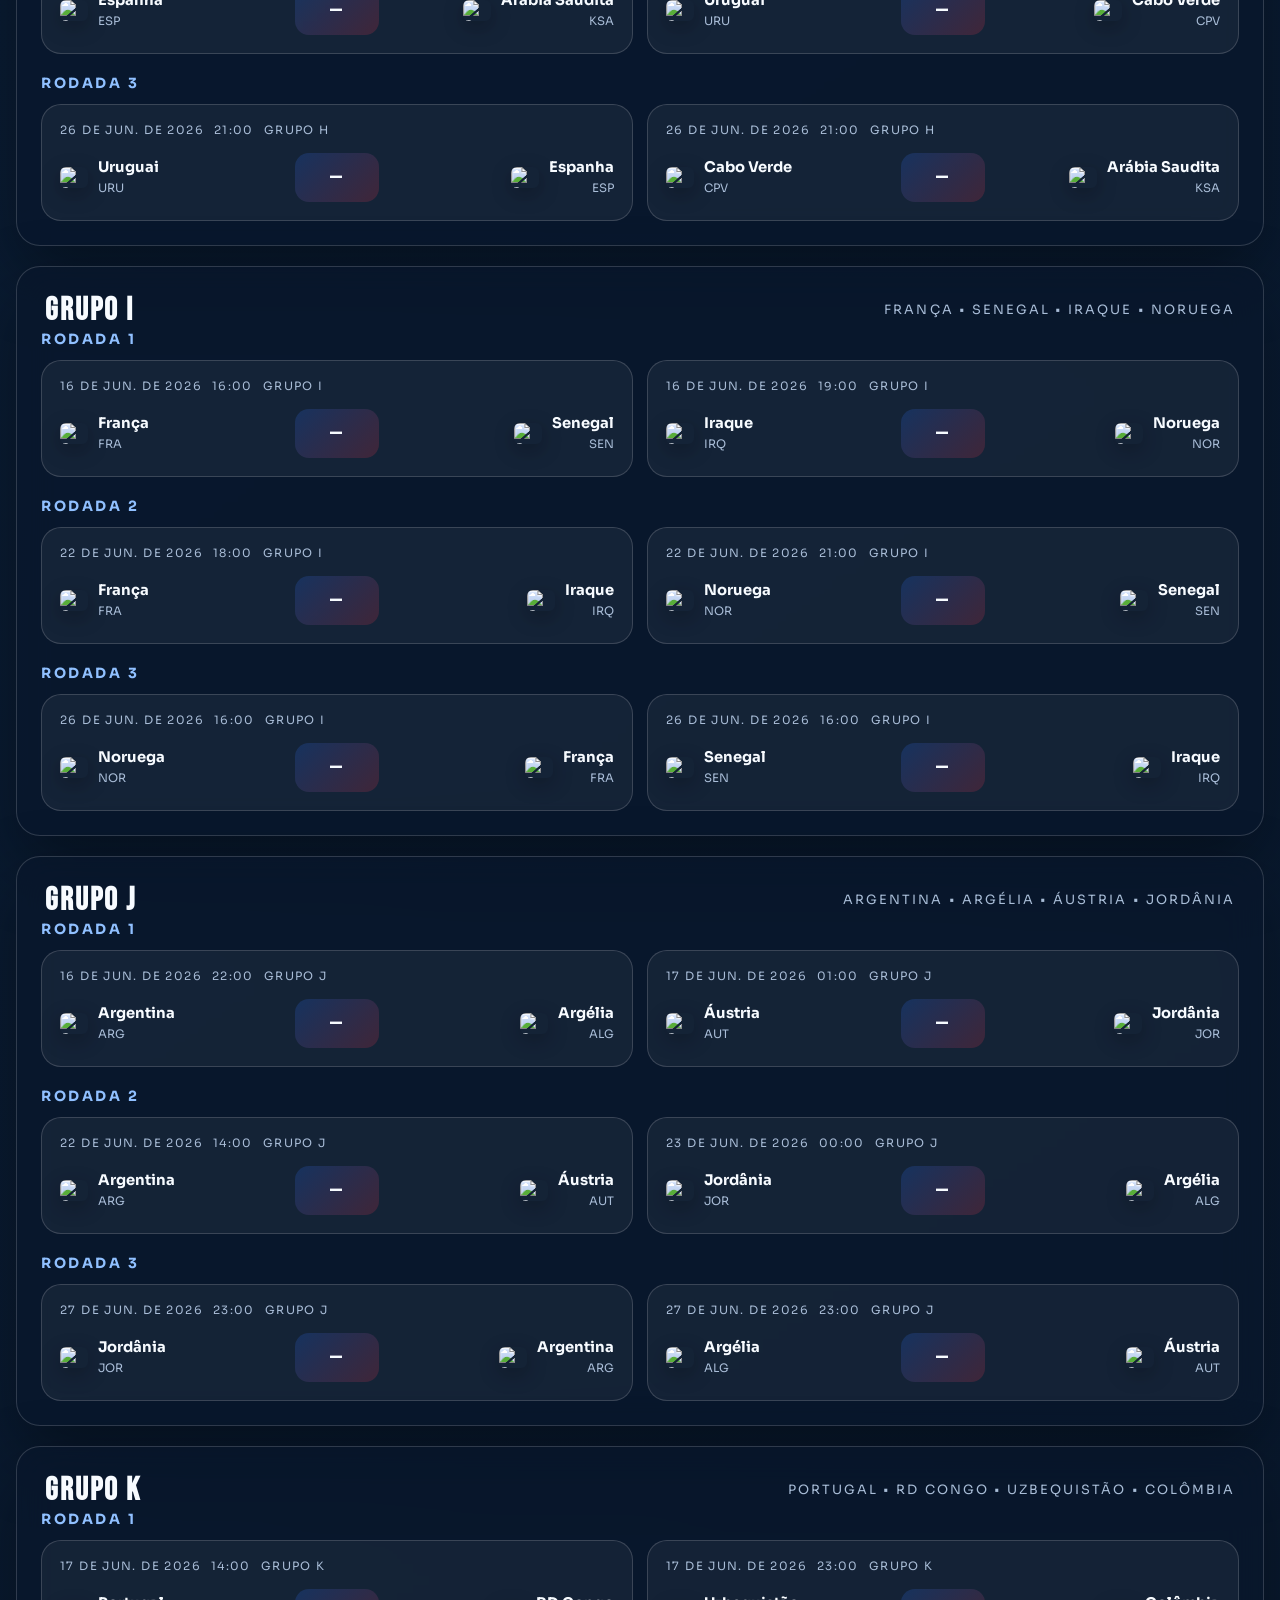
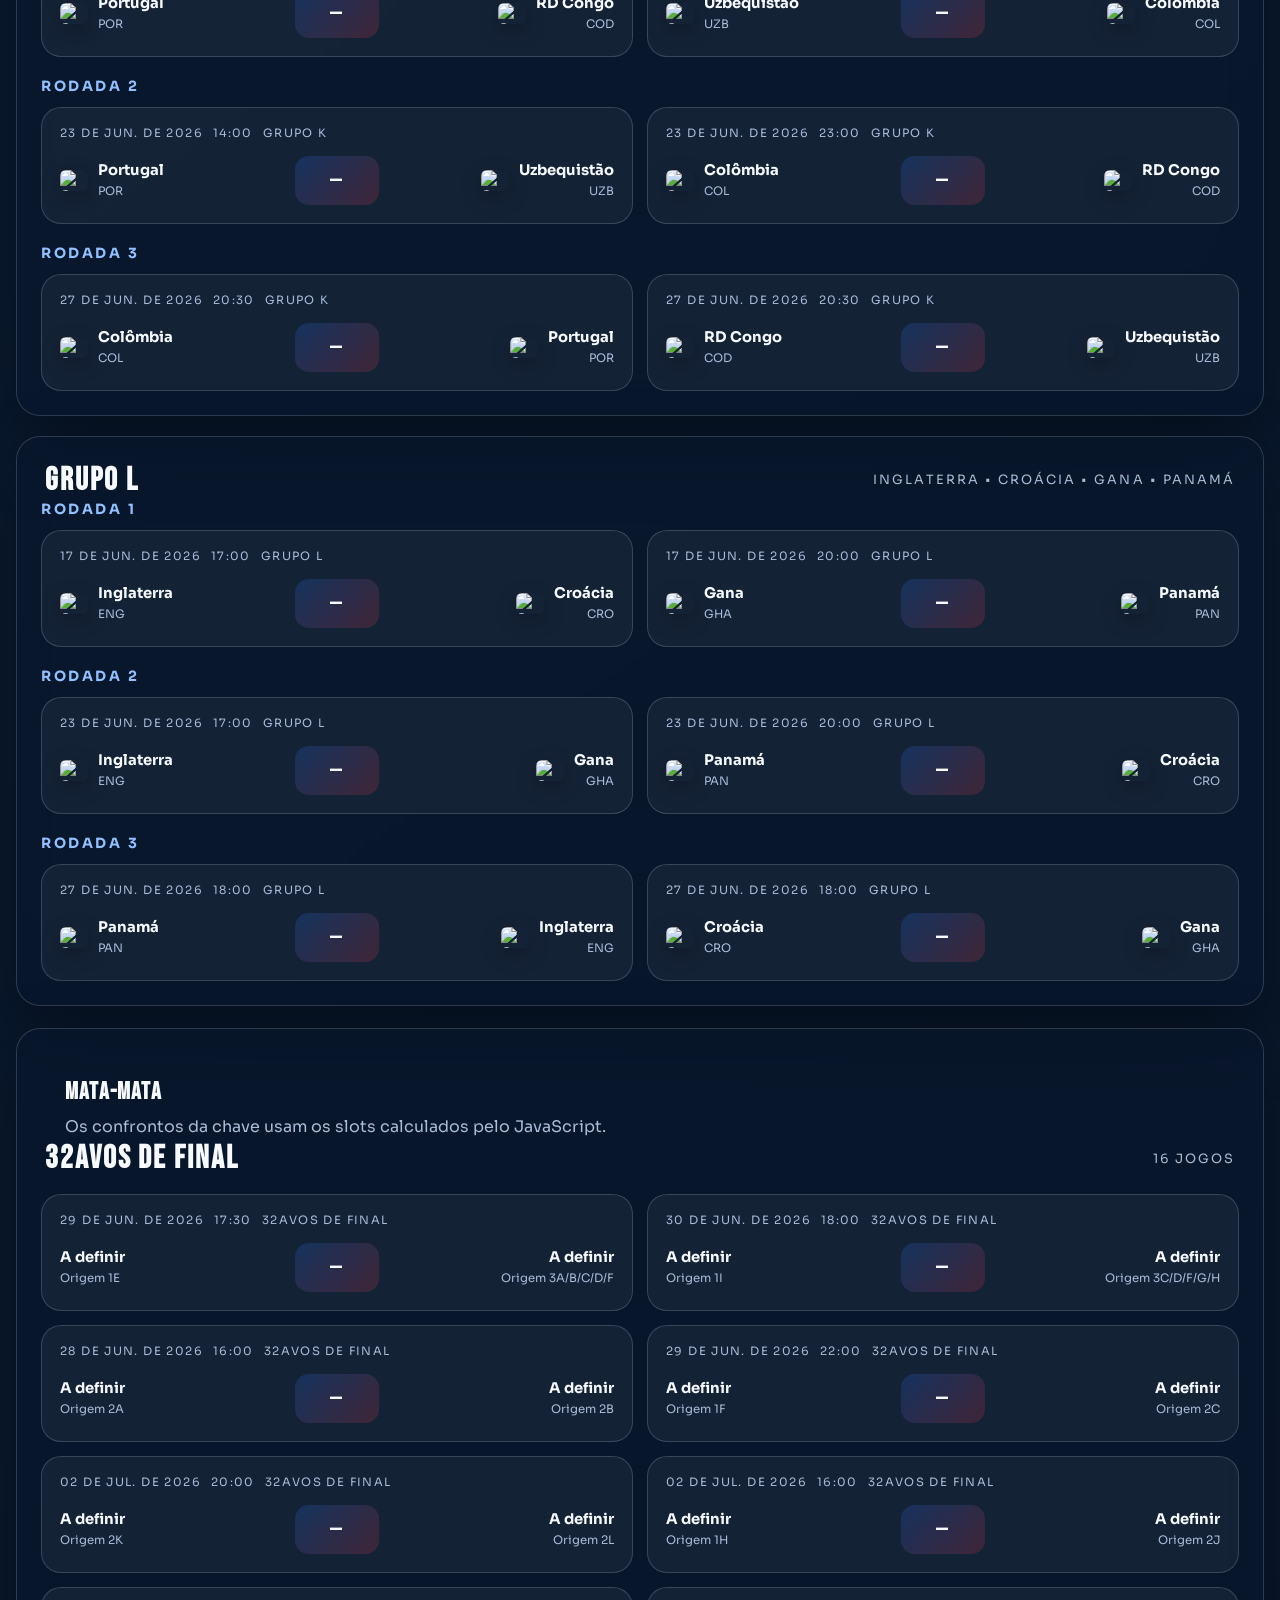
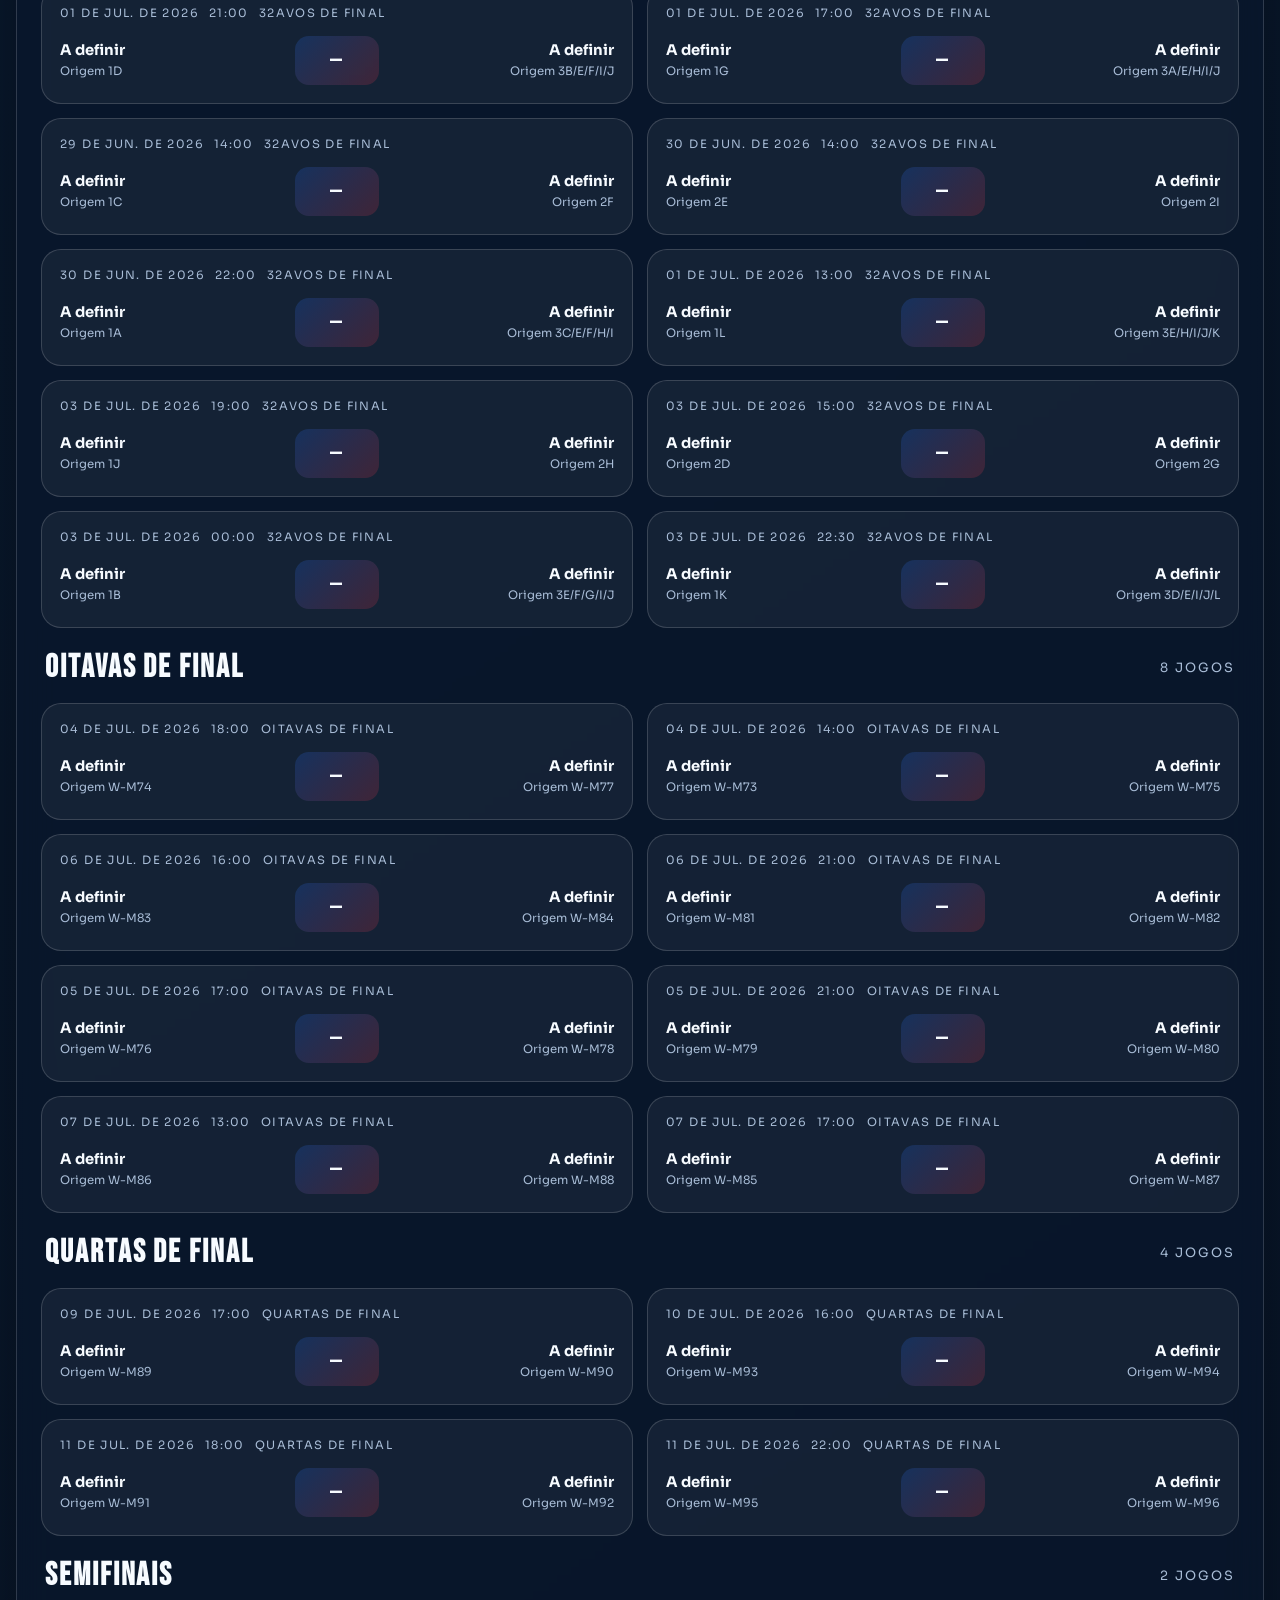
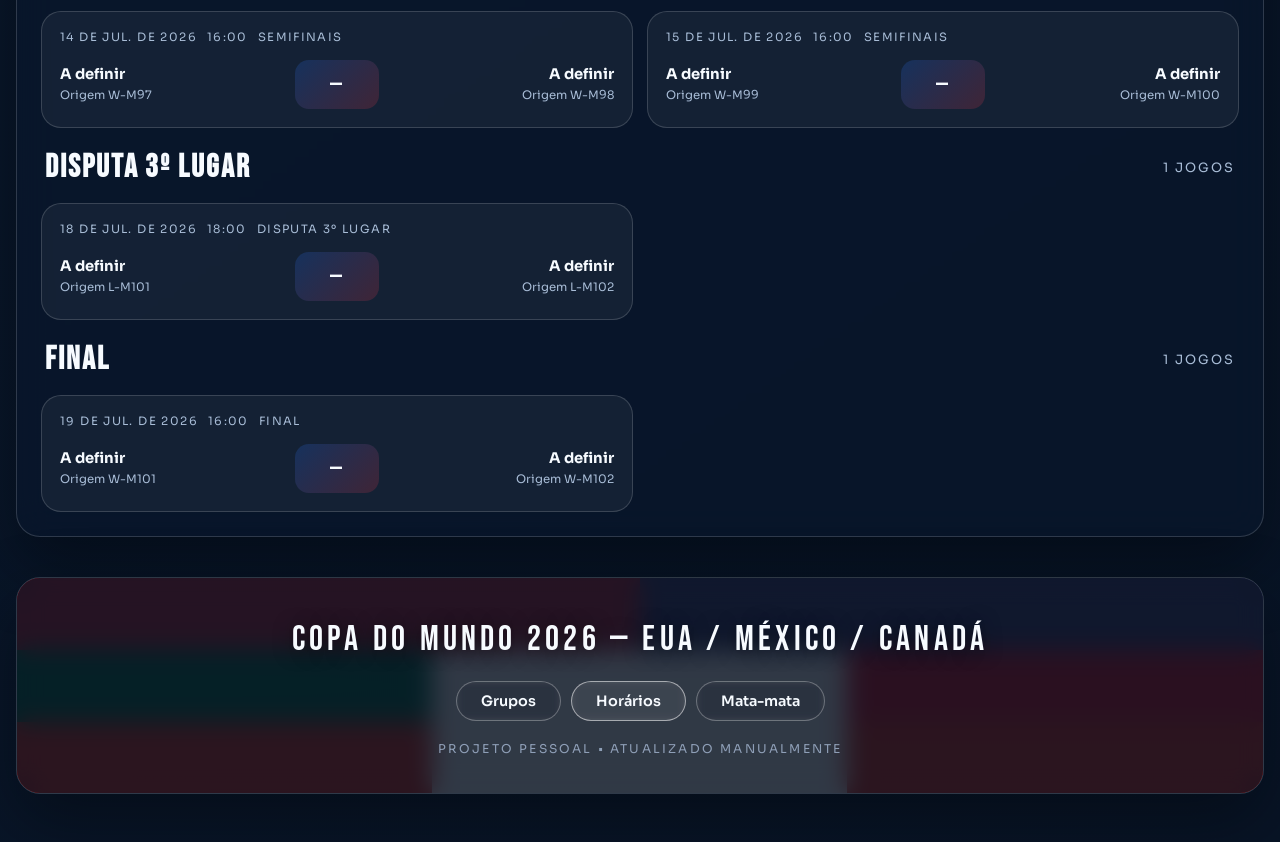
==== commit ae0c4c2c: "ajustando responsividade no mobile e fazendo outras alterações" ====
--- a/horarios.html
+++ b/horarios.html
@@ -33,10 +33,7 @@
       <section class="hero hero-compact">
         <div class="hero-copy">
           <p class="eyebrow">Calendário</p>
-          <h1>Jogos da fase de grupos e do mata-mata.</h1>
-          <p class="hero-text">
-            Datas em junho e julho de 2026, com confrontos organizados por grupo, rodada e fase eliminatória.
-          </p>
+          <h1>Jogos da fase de grupos e do mata-mata</h1>
         </div>
       </section>
 
